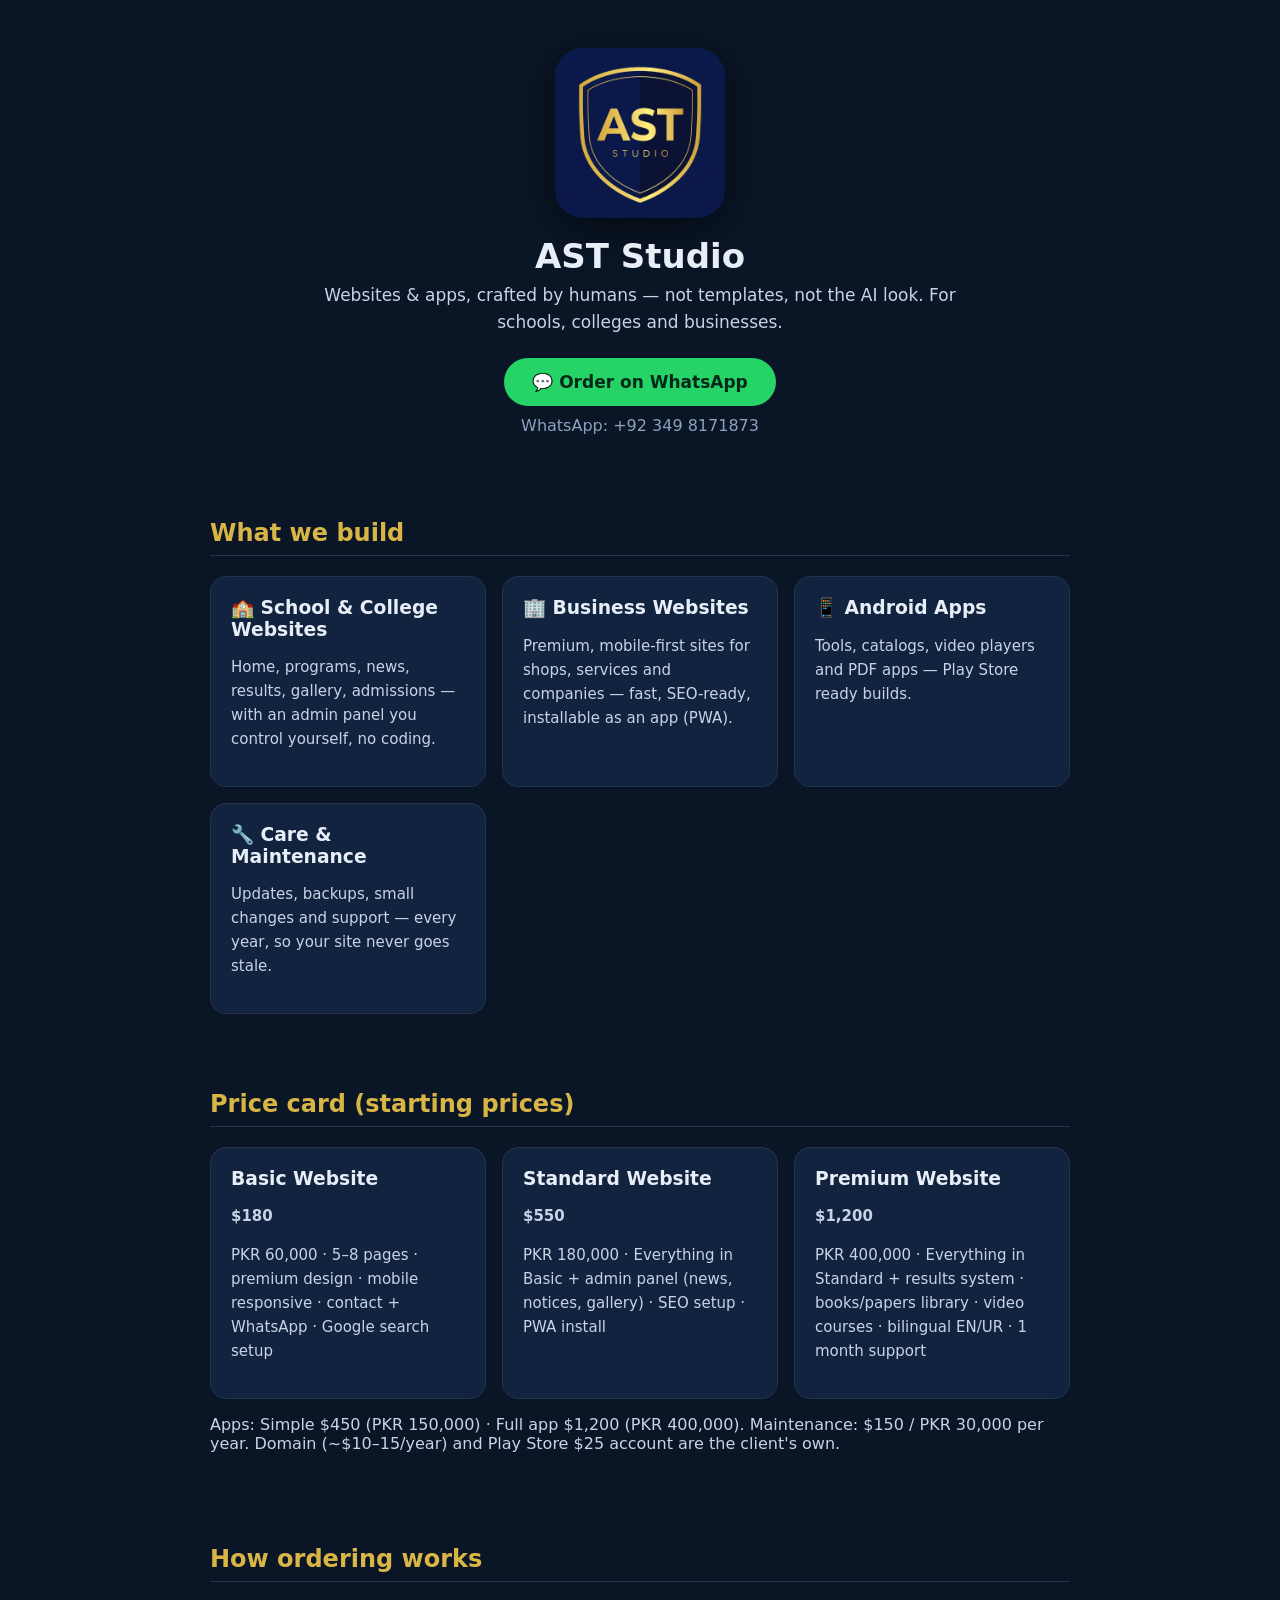
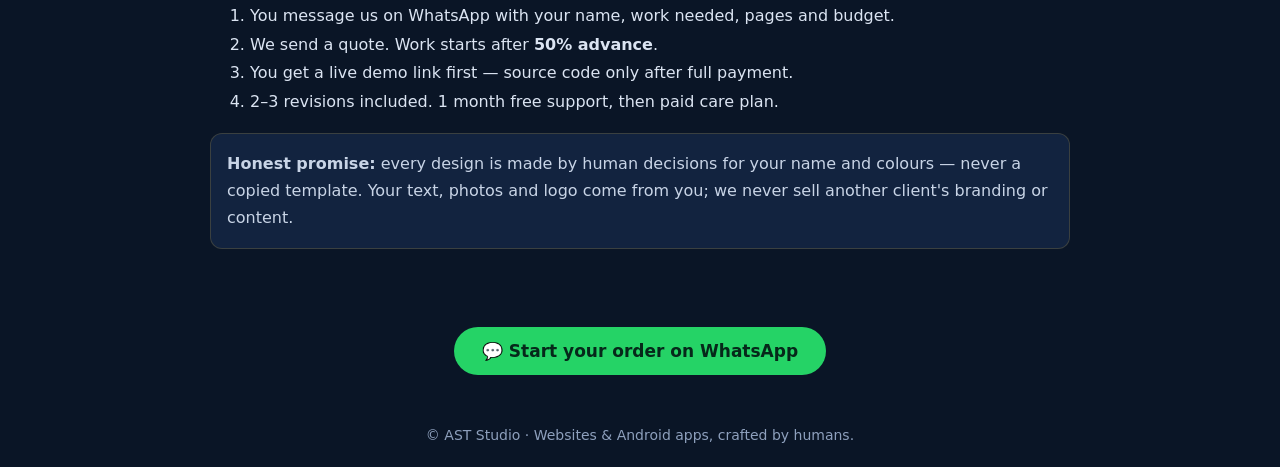
==== index.html @ 4db1fa34 "AST Studio portfolio page" ====
<!DOCTYPE html>
<html lang="en"><head><meta charset="UTF-8">
<meta name="viewport" content="width=device-width, initial-scale=1.0">
<title>AST Studio — Websites & Apps, Crafted by Humans</title>
<meta name="description" content="AST Studio builds custom websites and Android apps for schools and businesses. No templates, no AI look. Prices, services and WhatsApp order.">
<style>
*{box-sizing:border-box}body{margin:0;font-family:Inter,system-ui,Arial,sans-serif;background:#0a1526;color:#e8eef7}
a{color:#d9b545}header{text-align:center;padding:48px 20px 20px}header img{width:170px;height:170px;border-radius:28px;box-shadow:0 10px 40px rgba(0,0,0,.5)}
h1{margin:14px 0 6px;font-size:34px}p.sub{color:#c8d4e6;font-size:17px;max-width:640px;margin:0 auto;line-height:1.6}
.wa{display:inline-block;margin-top:22px;background:#25D366;color:#06281a;font-weight:700;text-decoration:none;padding:14px 28px;border-radius:999px;font-size:17px}
section{max-width:900px;margin:0 auto;padding:28px 20px}h2{color:#d9b545;font-size:24px;border-bottom:1px solid #233350;padding-bottom:8px}
.cards{display:grid;grid-template-columns:repeat(auto-fit,minmax(240px,1fr));gap:16px;margin-top:16px}
.card{background:#12233f;border:1px solid #233350;border-radius:16px;padding:20px}.card h3{margin:0 0 6px}
.price{font-size:26px;color:#d9b545;font-weight:800}.card p,.card li{color:#c8d4e6;line-height:1.6;font-size:15px}
ol li,ul li{line-height:1.8;color:#dbe4f2}footer{text-align:center;color:#8ea0bd;padding:24px;font-size:14px}
.note{background:#12233f;border:1px solid #d9b54533;border-radius:12px;padding:16px;color:#c8d4e6;line-height:1.7}
</style></head><body>
<header>
<img src="[data-uri]" alt="AST Studio logo">
<h1>AST Studio</h1>
<p class="sub">Websites &amp; apps, crafted by humans — not templates, not the AI look. For schools, colleges and businesses.</p>
<a class="wa" href="https://wa.me/923498171873?text=Hello%20AST%20Studio!%20I%20want%20a%20website%20for%20my%20school%20%2F%20business." target="_blank" rel="noreferrer">💬 Order on WhatsApp</a>
<p style="color:#8ea0bd;margin-top:10px">WhatsApp: +92 349 8171873</p>
</header>
<section><h2>What we build</h2><div class="cards">
<div class="card"><h3>🏫 School &amp; College Websites</h3><p>Home, programs, news, results, gallery, admissions — with an admin panel you control yourself, no coding.</p></div>
<div class="card"><h3>🏢 Business Websites</h3><p>Premium, mobile-first sites for shops, services and companies — fast, SEO-ready, installable as an app (PWA).</p></div>
<div class="card"><h3>📱 Android Apps</h3><p>Tools, catalogs, video players and PDF apps — Play Store ready builds.</p></div>
<div class="card"><h3>🔧 Care &amp; Maintenance</h3><p>Updates, backups, small changes and support — every year, so your site never goes stale.</p></div>
</div></section>
<section><h2>Price card (starting prices)</h2><div class="cards">
<div class="card"><h3>Basic Website</h3><p class="price">$180</p><p>PKR 60,000 · 5–8 pages · premium design · mobile responsive · contact + WhatsApp · Google search setup</p></div>
<div class="card"><h3>Standard Website</h3><p class="price">$550</p><p>PKR 180,000 · Everything in Basic + admin panel (news, notices, gallery) · SEO setup · PWA install</p></div>
<div class="card"><h3>Premium Website</h3><p class="price">$1,200</p><p>PKR 400,000 · Everything in Standard + results system · books/papers library · video courses · bilingual EN/UR · 1 month support</p></div>
</div><p style="color:#c8d4e6">Apps: Simple $450 (PKR 150,000) · Full app $1,200 (PKR 400,000). Maintenance: $150 / PKR 30,000 per year. Domain (~$10–15/year) and Play Store $25 account are the client's own.</p></section>
<section><h2>How ordering works</h2><ol>
<li>You message us on WhatsApp with your name, work needed, pages and budget.</li>
<li>We send a quote. Work starts after <b>50% advance</b>.</li>
<li>You get a live demo link first — source code only after full payment.</li>
<li>2–3 revisions included. 1 month free support, then paid care plan.</li>
</ol><div class="note"><b>Honest promise:</b> every design is made by human decisions for your name and colours — never a copied template. Your text, photos and logo come from you; we never sell another client's branding or content.</div></section>
<section style="text-align:center"><a class="wa" href="https://wa.me/923498171873?text=Hello%20AST%20Studio!%20I%20want%20a%20website%20for%20my%20school%20%2F%20business." target="_blank" rel="noreferrer">💬 Start your order on WhatsApp</a></section>
<footer>© AST Studio · Websites &amp; Android apps, crafted by humans.</footer>
</body></html>
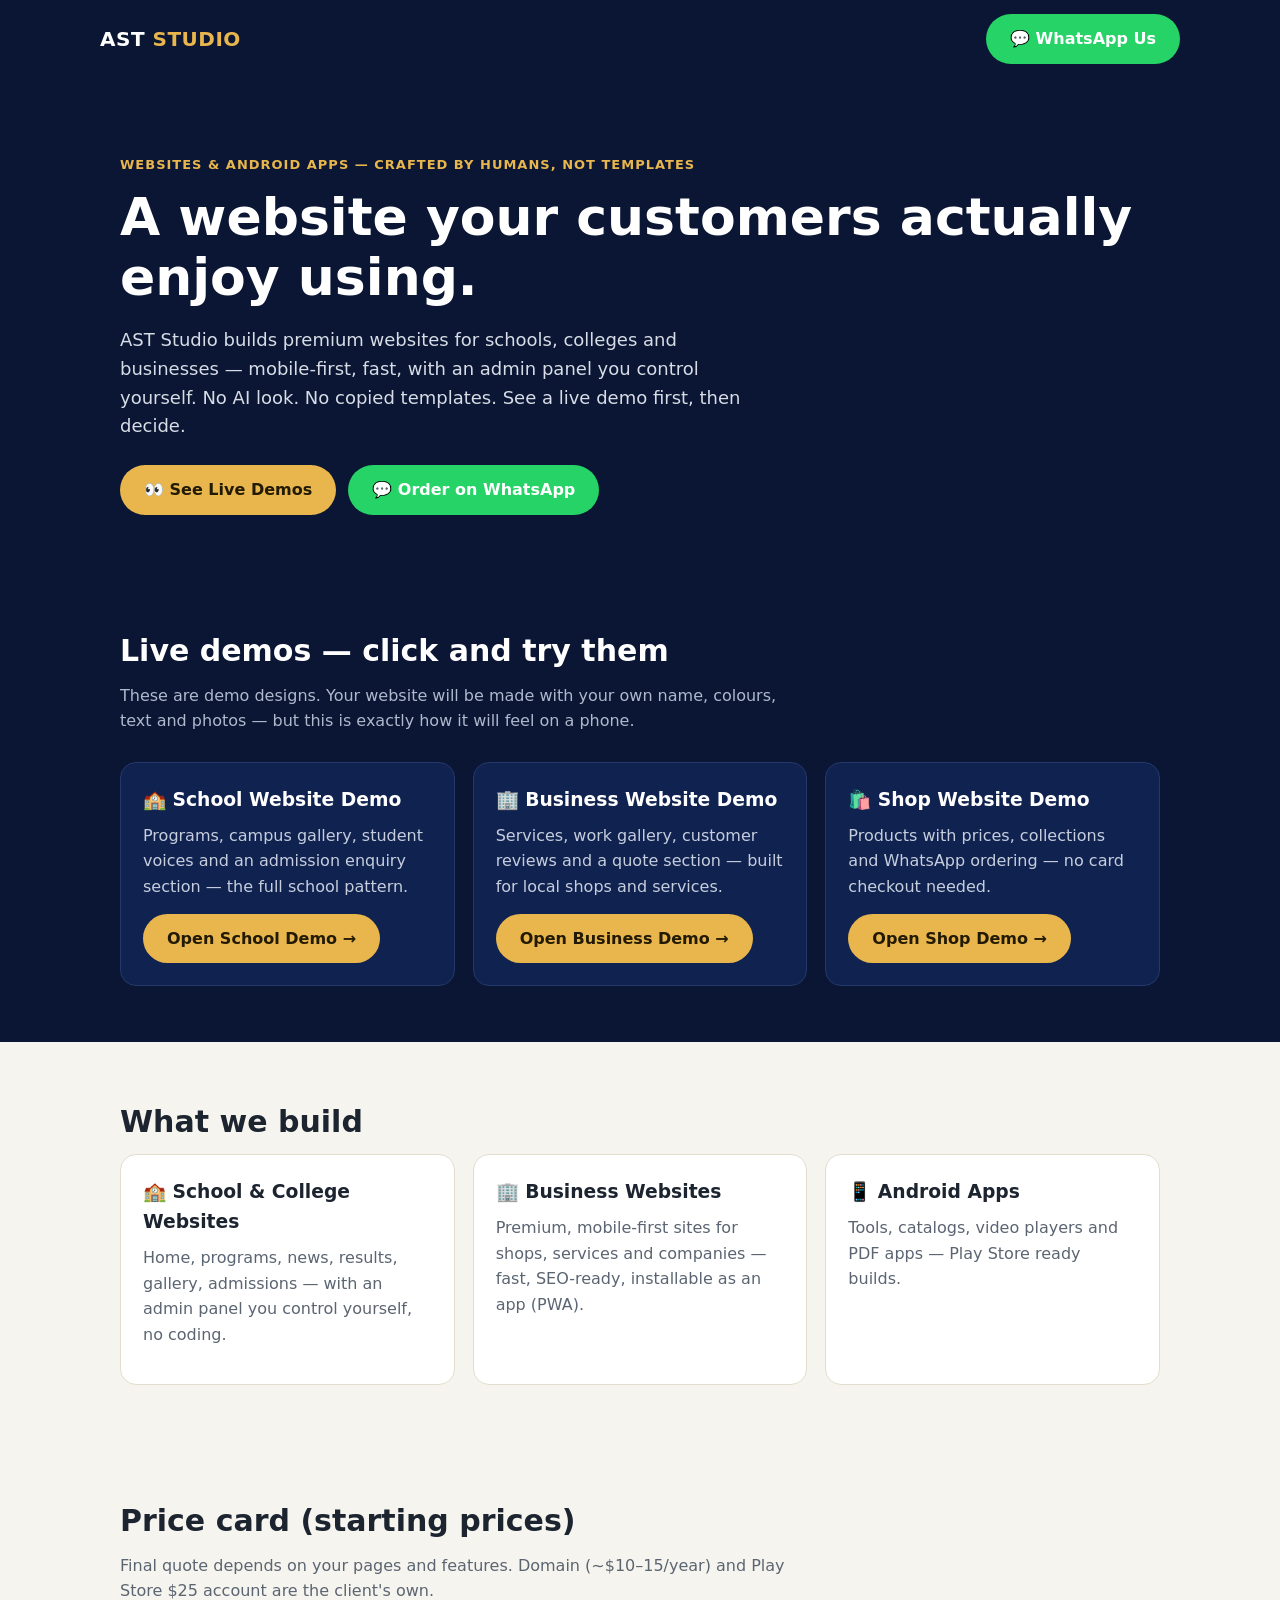
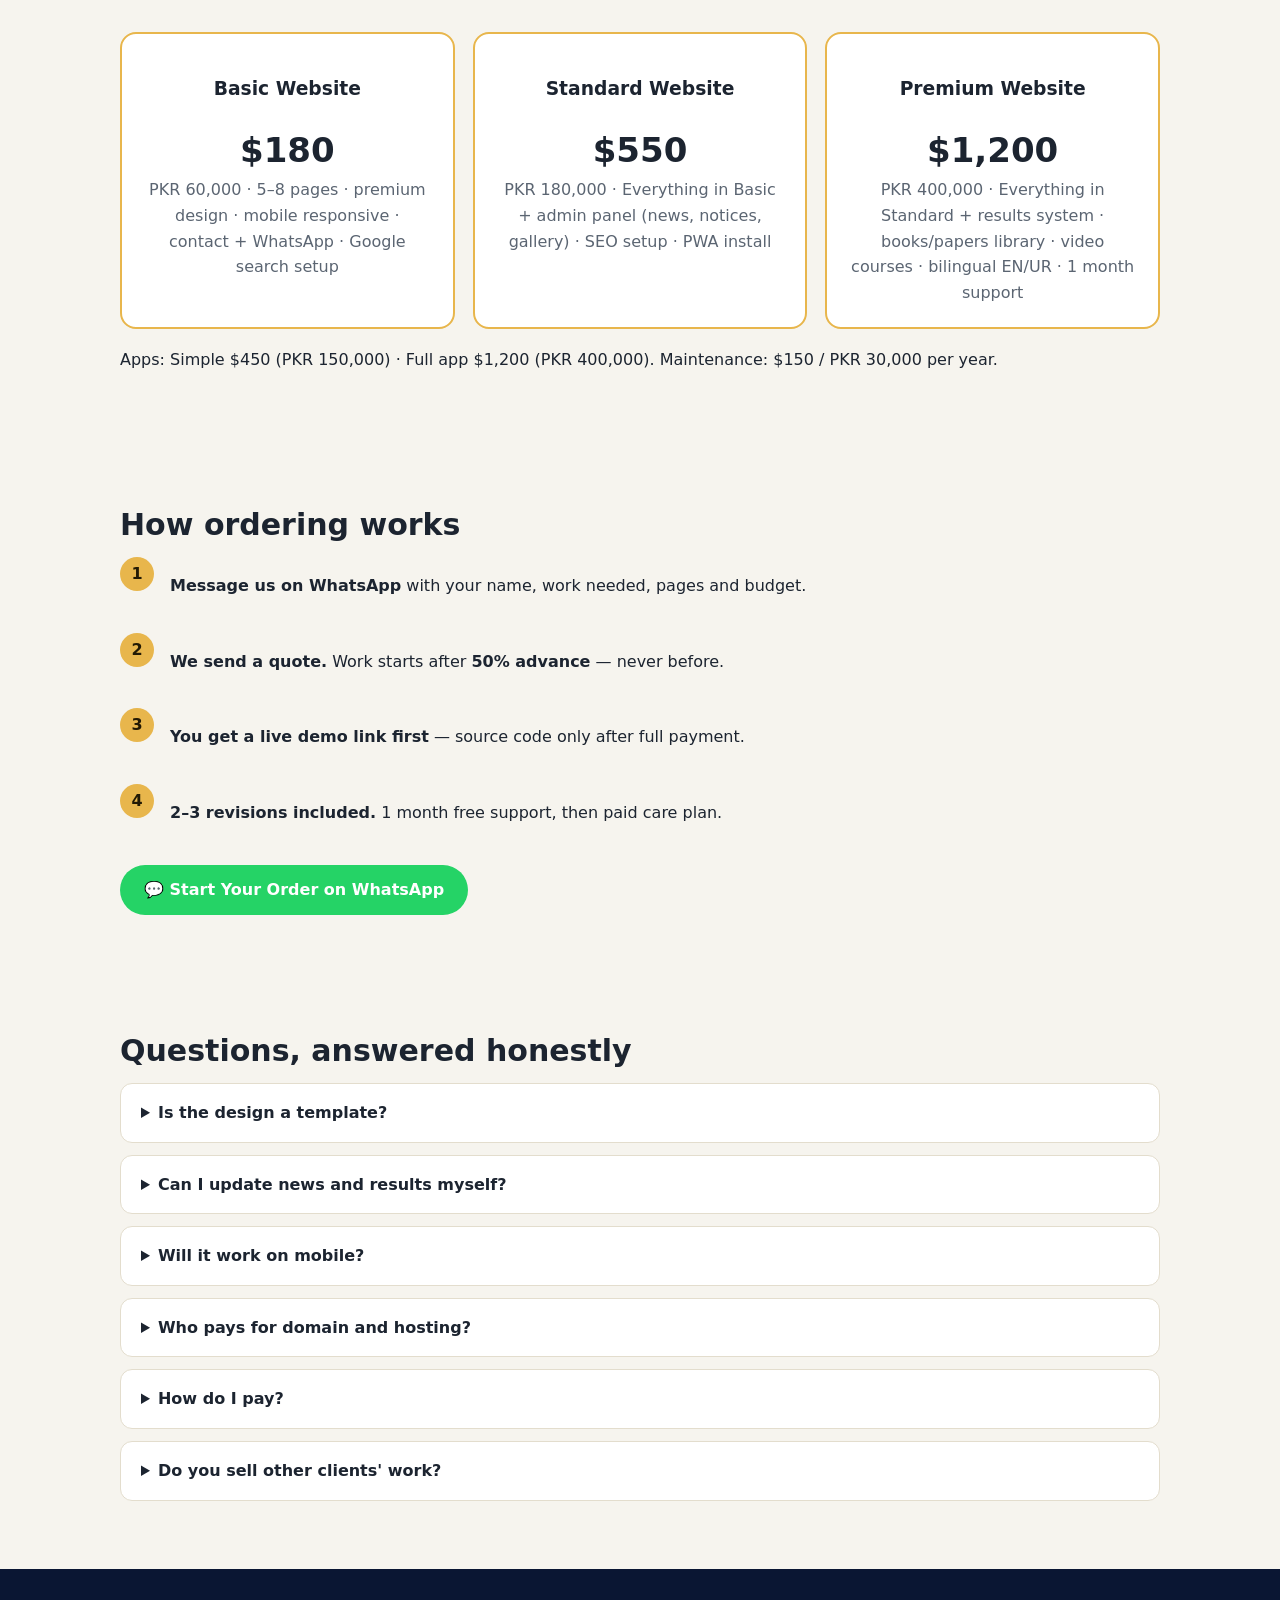
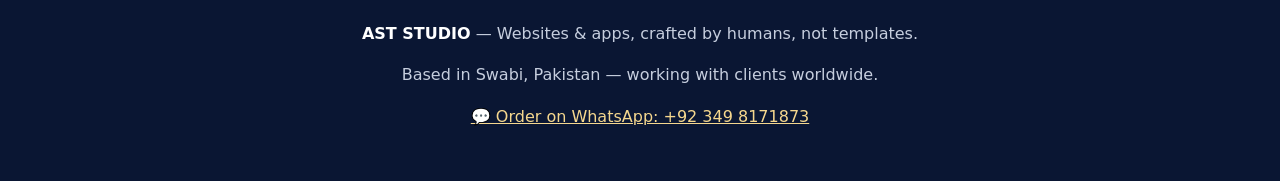
==== commit 09c52188: "client site: index.html" ====
--- a/index.html
+++ b/index.html
@@ -1,44 +1,105 @@
 <!DOCTYPE html>
-<html lang="en"><head><meta charset="UTF-8">
+<html lang="en">
+<head>
+<meta charset="UTF-8">
 <meta name="viewport" content="width=device-width, initial-scale=1.0">
 <title>AST Studio — Websites & Apps, Crafted by Humans</title>
-<meta name="description" content="AST Studio builds custom websites and Android apps for schools and businesses. No templates, no AI look. Prices, services and WhatsApp order.">
+<meta name="description" content="AST Studio builds custom websites and Android apps for schools and businesses — designed by hand, mobile-first, with an admin panel you control yourself. See live demos, then order on WhatsApp.">
+<meta property="og:title" content="AST Studio — Websites & Apps, Crafted by Humans">
+<meta property="og:description" content="Premium websites for schools and businesses. Live demos, honest prices, WhatsApp ordering.">
+<meta property="og:site_name" content="AST Studio">
 <style>
-*{box-sizing:border-box}body{margin:0;font-family:Inter,system-ui,Arial,sans-serif;background:#0a1526;color:#e8eef7}
-a{color:#d9b545}header{text-align:center;padding:48px 20px 20px}header img{width:170px;height:170px;border-radius:28px;box-shadow:0 10px 40px rgba(0,0,0,.5)}
-h1{margin:14px 0 6px;font-size:34px}p.sub{color:#c8d4e6;font-size:17px;max-width:640px;margin:0 auto;line-height:1.6}
-.wa{display:inline-block;margin-top:22px;background:#25D366;color:#06281a;font-weight:700;text-decoration:none;padding:14px 28px;border-radius:999px;font-size:17px}
-section{max-width:900px;margin:0 auto;padding:28px 20px}h2{color:#d9b545;font-size:24px;border-bottom:1px solid #233350;padding-bottom:8px}
-.cards{display:grid;grid-template-columns:repeat(auto-fit,minmax(240px,1fr));gap:16px;margin-top:16px}
-.card{background:#12233f;border:1px solid #233350;border-radius:16px;padding:20px}.card h3{margin:0 0 6px}
-.price{font-size:26px;color:#d9b545;font-weight:800}.card p,.card li{color:#c8d4e6;line-height:1.6;font-size:15px}
-ol li,ul li{line-height:1.8;color:#dbe4f2}footer{text-align:center;color:#8ea0bd;padding:24px;font-size:14px}
-.note{background:#12233f;border:1px solid #d9b54533;border-radius:12px;padding:16px;color:#c8d4e6;line-height:1.7}
-</style></head><body>
-<header>
-<img src="[data-uri]" alt="AST Studio logo">
-<h1>AST Studio</h1>
-<p class="sub">Websites &amp; apps, crafted by humans — not templates, not the AI look. For schools, colleges and businesses.</p>
-<a class="wa" href="https://wa.me/923498171873?text=Hello%20AST%20Studio!%20I%20want%20a%20website%20for%20my%20school%20%2F%20business." target="_blank" rel="noreferrer">💬 Order on WhatsApp</a>
-<p style="color:#8ea0bd;margin-top:10px">WhatsApp: +92 349 8171873</p>
-</header>
-<section><h2>What we build</h2><div class="cards">
-<div class="card"><h3>🏫 School &amp; College Websites</h3><p>Home, programs, news, results, gallery, admissions — with an admin panel you control yourself, no coding.</p></div>
-<div class="card"><h3>🏢 Business Websites</h3><p>Premium, mobile-first sites for shops, services and companies — fast, SEO-ready, installable as an app (PWA).</p></div>
-<div class="card"><h3>📱 Android Apps</h3><p>Tools, catalogs, video players and PDF apps — Play Store ready builds.</p></div>
-<div class="card"><h3>🔧 Care &amp; Maintenance</h3><p>Updates, backups, small changes and support — every year, so your site never goes stale.</p></div>
+:root{--navy:#0a1633;--navy2:#10224f;--gold:#e8b64c;--gold2:#f5d78e;--bg:#f6f4ee;--ink:#1c2430;--muted:#5b6572}
+*{box-sizing:border-box}body{margin:0;font-family:system-ui,-apple-system,Segoe UI,Roboto,Arial,sans-serif;color:var(--ink);background:var(--bg);line-height:1.6}
+a{color:inherit}.wrap{max-width:1080px;margin:0 auto;padding:0 20px}
+.topbar{background:var(--navy);color:#fff;position:sticky;top:0;z-index:10}.topbar-in{display:flex;align-items:center;justify-content:space-between;padding:14px 0;gap:12px;flex-wrap:wrap}
+.brand{font-weight:800;letter-spacing:.5px;text-decoration:none;font-size:20px}.brand span{color:var(--gold)}
+.btn{display:inline-block;padding:12px 24px;border-radius:999px;text-decoration:none;font-weight:700}.btn-gold{background:var(--gold);color:#231a04}.btn-green{background:#25D366;color:#fff}.btn-ghost{border:2px solid #fff;color:#fff}
+.hero{background:var(--navy);color:#fff;padding:64px 0 56px}.hero h1{font-size:clamp(30px,5vw,52px);line-height:1.15;margin:12px 0}.hero p.lede{font-size:18px;color:#d7dce6;max-width:640px}.eyebrow{color:var(--gold);font-weight:700;letter-spacing:1px;text-transform:uppercase;font-size:13px}
+.cta-row{display:flex;gap:12px;flex-wrap:wrap;margin-top:24px}
+.section{padding:56px 0}.section h2{font-size:30px;margin:0 0 8px}.sub{color:var(--muted);margin:0 0 28px;max-width:680px}
+.grid{display:grid;grid-template-columns:repeat(3,1fr);gap:18px}.card{background:#fff;border:1px solid #e3ddcd;border-radius:16px;padding:22px}.card h3{margin:0 0 8px}.card p{margin:0 0 14px;color:var(--muted)}
+.demo{background:var(--navy);color:#fff}.demo .card{background:var(--navy2);border-color:#24386b}.demo .card p{color:#c6cede}.demo .sub{color:#aeb9cc}
+.price{background:#fff;border:2px solid var(--gold);border-radius:16px;padding:22px;text-align:center}.price strong{font-size:34px;display:block}.price span{color:var(--muted)}
+.steps{counter-reset:step}.step{display:flex;gap:16px;margin:0 0 18px}.step b{background:var(--gold);color:#231a04;width:34px;height:34px;border-radius:50%;display:flex;align-items:center;justify-content:center;flex-shrink:0}
+.faq details{background:#fff;border:1px solid #e3ddcd;border-radius:12px;padding:16px 20px;margin-bottom:12px}.faq summary{font-weight:700;cursor:pointer}
+.footer{background:var(--navy);color:#c6cede;padding:36px 0;text-align:center}.footer a{color:var(--gold2)}
+@media(max-width:800px){.grid{grid-template-columns:1fr}.hero{padding:44px 0 36px}}
+</style>
+</head>
+<body>
+<header class="topbar"><div class="wrap topbar-in">
+<a class="brand" href="#">AST <span>STUDIO</span></a>
+<a class="btn btn-green" href="https://wa.me/923498171873?text=Hello%21%20I%20want%20a%20website%20for%20my%20school%20or%20business.">💬 WhatsApp Us</a>
+</div></header>
+
+<main>
+<section class="hero"><div class="wrap">
+<p class="eyebrow">Websites &amp; Android apps — crafted by humans, not templates</p>
+<h1>A website your customers actually enjoy using.</h1>
+<p class="lede">AST Studio builds premium websites for schools, colleges and businesses — mobile-first, fast, with an admin panel you control yourself. No AI look. No copied templates. See a live demo first, then decide.</p>
+<div class="cta-row">
+<a class="btn btn-gold" href="#demos">👀 See Live Demos</a>
+<a class="btn btn-green" href="https://wa.me/923498171873?text=Hello%21%20I%20want%20a%20website%20for%20my%20school%20or%20business.">💬 Order on WhatsApp</a>
+</div>
 </div></section>
-<section><h2>Price card (starting prices)</h2><div class="cards">
-<div class="card"><h3>Basic Website</h3><p class="price">$180</p><p>PKR 60,000 · 5–8 pages · premium design · mobile responsive · contact + WhatsApp · Google search setup</p></div>
-<div class="card"><h3>Standard Website</h3><p class="price">$550</p><p>PKR 180,000 · Everything in Basic + admin panel (news, notices, gallery) · SEO setup · PWA install</p></div>
-<div class="card"><h3>Premium Website</h3><p class="price">$1,200</p><p>PKR 400,000 · Everything in Standard + results system · books/papers library · video courses · bilingual EN/UR · 1 month support</p></div>
-</div><p style="color:#c8d4e6">Apps: Simple $450 (PKR 150,000) · Full app $1,200 (PKR 400,000). Maintenance: $150 / PKR 30,000 per year. Domain (~$10–15/year) and Play Store $25 account are the client's own.</p></section>
-<section><h2>How ordering works</h2><ol>
-<li>You message us on WhatsApp with your name, work needed, pages and budget.</li>
-<li>We send a quote. Work starts after <b>50% advance</b>.</li>
-<li>You get a live demo link first — source code only after full payment.</li>
-<li>2–3 revisions included. 1 month free support, then paid care plan.</li>
-</ol><div class="note"><b>Honest promise:</b> every design is made by human decisions for your name and colours — never a copied template. Your text, photos and logo come from you; we never sell another client's branding or content.</div></section>
-<section style="text-align:center"><a class="wa" href="https://wa.me/923498171873?text=Hello%20AST%20Studio!%20I%20want%20a%20website%20for%20my%20school%20%2F%20business." target="_blank" rel="noreferrer">💬 Start your order on WhatsApp</a></section>
-<footer>© AST Studio · Websites &amp; Android apps, crafted by humans.</footer>
-</body></html>+
+<section class="section demo" id="demos"><div class="wrap">
+<h2>Live demos — click and try them</h2>
+<p class="sub">These are demo designs. Your website will be made with your own name, colours, text and photos — but this is exactly how it will feel on a phone.</p>
+<div class="grid">
+<article class="card"><h3>🏫 School Website Demo</h3><p>Programs, campus gallery, student voices and an admission enquiry section — the full school pattern.</p><a class="btn btn-gold" href="demos/school-landing/">Open School Demo →</a></article>
+<article class="card"><h3>🏢 Business Website Demo</h3><p>Services, work gallery, customer reviews and a quote section — built for local shops and services.</p><a class="btn btn-gold" href="demos/business-landing/">Open Business Demo →</a></article>
+<article class="card"><h3>🛍️ Shop Website Demo</h3><p>Products with prices, collections and WhatsApp ordering — no card checkout needed.</p><a class="btn btn-gold" href="demos/shop-landing/">Open Shop Demo →</a></article>
+</div>
+</div></section>
+
+<section class="section"><div class="wrap">
+<h2>What we build</h2>
+<div class="grid">
+<article class="card"><h3>🏫 School &amp; College Websites</h3><p>Home, programs, news, results, gallery, admissions — with an admin panel you control yourself, no coding.</p></article>
+<article class="card"><h3>🏢 Business Websites</h3><p>Premium, mobile-first sites for shops, services and companies — fast, SEO-ready, installable as an app (PWA).</p></article>
+<article class="card"><h3>📱 Android Apps</h3><p>Tools, catalogs, video players and PDF apps — Play Store ready builds.</p></article>
+</div>
+</div></section>
+
+<section class="section"><div class="wrap">
+<h2>Price card (starting prices)</h2>
+<p class="sub">Final quote depends on your pages and features. Domain (~$10–15/year) and Play Store $25 account are the client's own.</p>
+<div class="grid">
+<div class="price"><h3>Basic Website</h3><strong>$180</strong><span>PKR 60,000 · 5–8 pages · premium design · mobile responsive · contact + WhatsApp · Google search setup</span></div>
+<div class="price"><h3>Standard Website</h3><strong>$550</strong><span>PKR 180,000 · Everything in Basic + admin panel (news, notices, gallery) · SEO setup · PWA install</span></div>
+<div class="price"><h3>Premium Website</h3><strong>$1,200</strong><span>PKR 400,000 · Everything in Standard + results system · books/papers library · video courses · bilingual EN/UR · 1 month support</span></div>
+</div>
+<p style="margin-top:18px">Apps: Simple $450 (PKR 150,000) · Full app $1,200 (PKR 400,000). Maintenance: $150 / PKR 30,000 per year.</p>
+</div></section>
+
+<section class="section"><div class="wrap">
+<h2>How ordering works</h2>
+<div class="steps">
+<div class="step"><b>1</b><p><strong>Message us on WhatsApp</strong> with your name, work needed, pages and budget.</p></div>
+<div class="step"><b>2</b><p><strong>We send a quote.</strong> Work starts after <strong>50% advance</strong> — never before.</p></div>
+<div class="step"><b>3</b><p><strong>You get a live demo link first</strong> — source code only after full payment.</p></div>
+<div class="step"><b>4</b><p><strong>2–3 revisions included.</strong> 1 month free support, then paid care plan.</p></div>
+</div>
+<div class="cta-row"><a class="btn btn-green" href="https://wa.me/923498171873?text=Hello%21%20I%20want%20a%20website%20for%20my%20school%20or%20business.">💬 Start Your Order on WhatsApp</a></div>
+</div></section>
+
+<section class="section faq"><div class="wrap">
+<h2>Questions, answered honestly</h2>
+<details><summary>Is the design a template?</summary><p>No — every design is made by human decisions for your name and colours. The demos above show the quality; your site is built fresh for you.</p></details>
+<details><summary>Can I update news and results myself?</summary><p>Yes — the Standard and Premium packages include an admin panel. No coding needed.</p></details>
+<details><summary>Will it work on mobile?</summary><p>Yes — every site is mobile-first and tested on phones. Most of your customers will visit from a phone.</p></details>
+<details><summary>Who pays for domain and hosting?</summary><p>Domain is yours (~$10–15/year). Hosting is set up on the free tier for you.</p></details>
+<details><summary>How do I pay?</summary><p>Pakistan: JazzCash / Easypaisa. International: Fiverr / Upwork escrow. 50% advance, 50% on delivery.</p></details>
+<details><summary>Do you sell other clients' work?</summary><p>Never. Your text, photos and logo come from you; we never sell another client's branding or content.</p></details>
+</div></section>
+</main>
+
+<footer class="footer"><div class="wrap">
+<p><strong style="color:#fff">AST STUDIO</strong> — Websites &amp; apps, crafted by humans, not templates.</p>
+<p>Based in Swabi, Pakistan — working with clients worldwide.</p>
+<p><a href="https://wa.me/923498171873?text=Hello%21%20I%20want%20a%20website%20for%20my%20school%20or%20business.">💬 Order on WhatsApp: +92 349 8171873</a></p>
+</div></footer>
+</body>
+</html>
